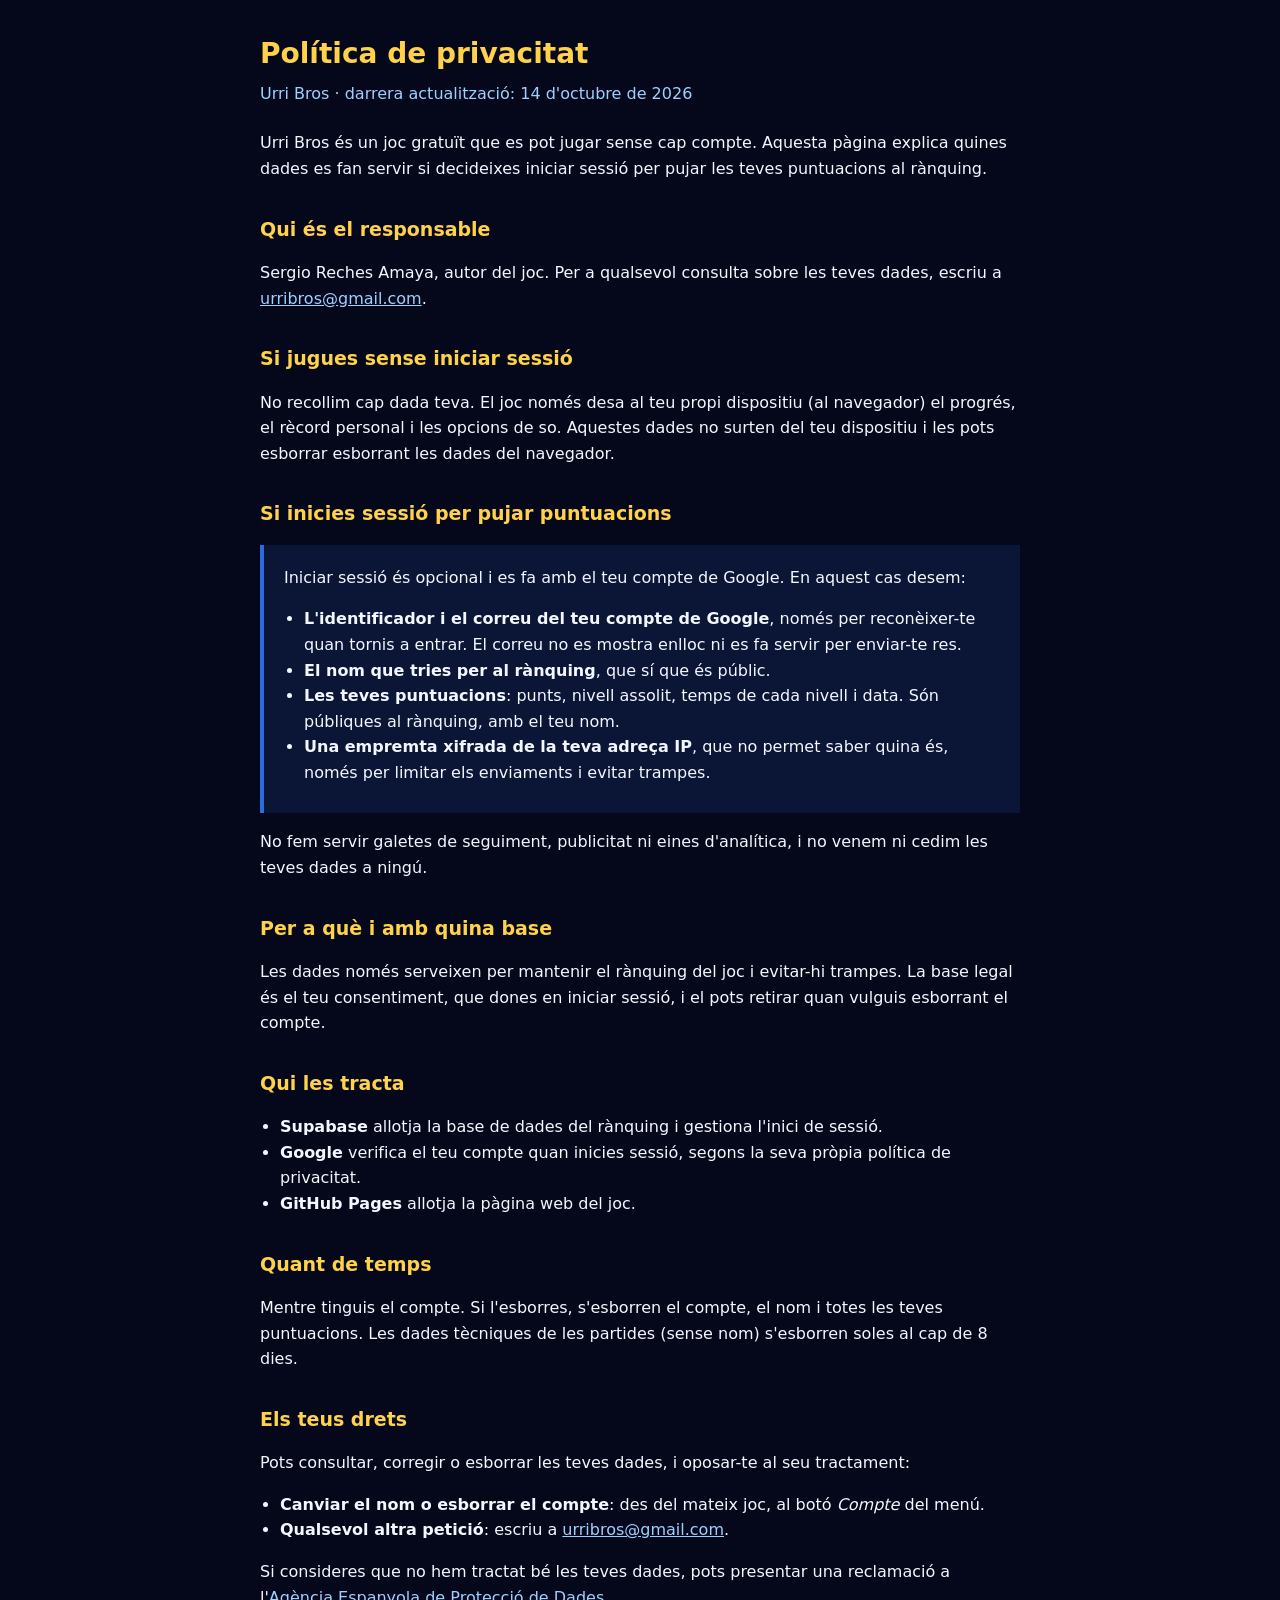
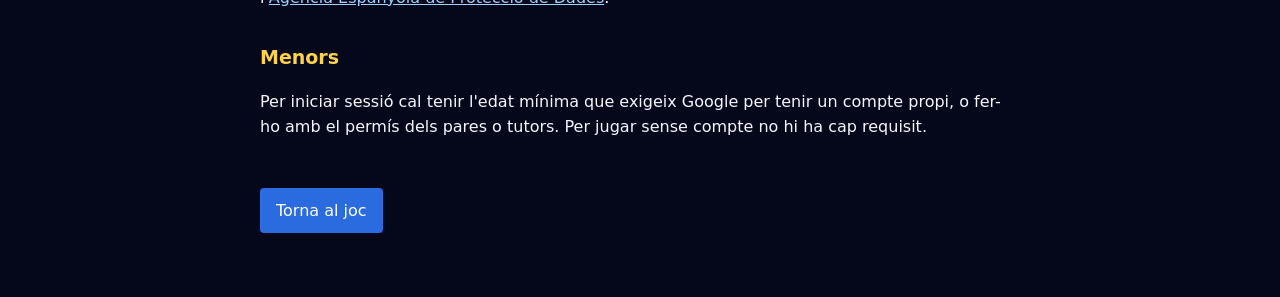
==== privacitat.html @ 0d938397 "Publicació 087aaf7" ====
<!doctype html>
<html lang="ca">
<head>
<meta charset="utf-8">
<meta name="viewport" content="width=device-width, initial-scale=1">
<title>Privacitat · Urri Bros</title>
<link rel="icon" href="assets/favicon.ico" sizes="any">
<style>
  :root { --fons: #05081a; --caixa: #0b1636; --text: #f4f7ff; --suau: #9fd0ff; --groc: #ffd24a; --blau: #2a6be0; }
  body { margin: 0; background: var(--fons); color: var(--text); font: 16px/1.6 system-ui, -apple-system, "Segoe UI", sans-serif; }
  main { max-width: 760px; margin: 0 auto; padding: 32px 16px 64px; }
  h1 { color: var(--groc); font-size: 28px; margin: 0 0 4px; }
  h2 { color: var(--groc); font-size: 19px; margin: 32px 0 8px; }
  p, li { color: var(--text); }
  .data { color: var(--suau); margin: 0 0 24px; }
  a { color: var(--suau); }
  section { background: var(--caixa); border-left: 4px solid var(--blau); padding: 4px 20px 12px; margin: 16px 0; }
  ul { padding-left: 20px; }
  .tornar { display: inline-block; margin-top: 32px; padding: 10px 16px; background: var(--blau); color: #fff; text-decoration: none; border-radius: 4px; }
</style>
</head>
<body>
<main>
  <h1>Política de privacitat</h1>
  <p class="data">Urri Bros · darrera actualització: 14 d'octubre de 2026</p>

  <p>Urri Bros és un joc gratuït que es pot jugar sense cap compte. Aquesta pàgina explica quines dades es fan servir si decideixes iniciar sessió per pujar les teves puntuacions al rànquing.</p>

  <h2>Qui és el responsable</h2>
  <p>Sergio Reches Amaya, autor del joc. Per a qualsevol consulta sobre les teves dades, escriu a <a href="mailto:urribros@gmail.com">urribros@gmail.com</a>.</p>

  <h2>Si jugues sense iniciar sessió</h2>
  <p>No recollim cap dada teva. El joc només desa al teu propi dispositiu (al navegador) el progrés, el rècord personal i les opcions de so. Aquestes dades no surten del teu dispositiu i les pots esborrar esborrant les dades del navegador.</p>

  <h2>Si inicies sessió per pujar puntuacions</h2>
  <section>
    <p>Iniciar sessió és opcional i es fa amb el teu compte de Google. En aquest cas desem:</p>
    <ul>
      <li><strong>L'identificador i el correu del teu compte de Google</strong>, només per reconèixer-te quan tornis a entrar. El correu no es mostra enlloc ni es fa servir per enviar-te res.</li>
      <li><strong>El nom que tries per al rànquing</strong>, que sí que és públic.</li>
      <li><strong>Les teves puntuacions</strong>: punts, nivell assolit, temps de cada nivell i data. Són públiques al rànquing, amb el teu nom.</li>
      <li><strong>Una empremta xifrada de la teva adreça IP</strong>, que no permet saber quina és, només per limitar els enviaments i evitar trampes.</li>
    </ul>
  </section>
  <p>No fem servir galetes de seguiment, publicitat ni eines d'analítica, i no venem ni cedim les teves dades a ningú.</p>

  <h2>Per a què i amb quina base</h2>
  <p>Les dades només serveixen per mantenir el rànquing del joc i evitar-hi trampes. La base legal és el teu consentiment, que dones en iniciar sessió, i el pots retirar quan vulguis esborrant el compte.</p>

  <h2>Qui les tracta</h2>
  <ul>
    <li><strong>Supabase</strong> allotja la base de dades del rànquing i gestiona l'inici de sessió.</li>
    <li><strong>Google</strong> verifica el teu compte quan inicies sessió, segons la seva pròpia política de privacitat.</li>
    <li><strong>GitHub Pages</strong> allotja la pàgina web del joc.</li>
  </ul>

  <h2>Quant de temps</h2>
  <p>Mentre tinguis el compte. Si l'esborres, s'esborren el compte, el nom i totes les teves puntuacions. Les dades tècniques de les partides (sense nom) s'esborren soles al cap de 8 dies.</p>

  <h2>Els teus drets</h2>
  <p>Pots consultar, corregir o esborrar les teves dades, i oposar-te al seu tractament:</p>
  <ul>
    <li><strong>Canviar el nom o esborrar el compte</strong>: des del mateix joc, al botó <em>Compte</em> del menú.</li>
    <li><strong>Qualsevol altra petició</strong>: escriu a <a href="mailto:urribros@gmail.com">urribros@gmail.com</a>.</li>
  </ul>
  <p>Si consideres que no hem tractat bé les teves dades, pots presentar una reclamació a l'<a href="https://www.aepd.es/" rel="noopener">Agència Espanyola de Protecció de Dades</a>.</p>

  <h2>Menors</h2>
  <p>Per iniciar sessió cal tenir l'edat mínima que exigeix Google per tenir un compte propi, o fer-ho amb el permís dels pares o tutors. Per jugar sense compte no hi ha cap requisit.</p>

  <a class="tornar" href="./">Torna al joc</a>
</main>
</body>
</html>
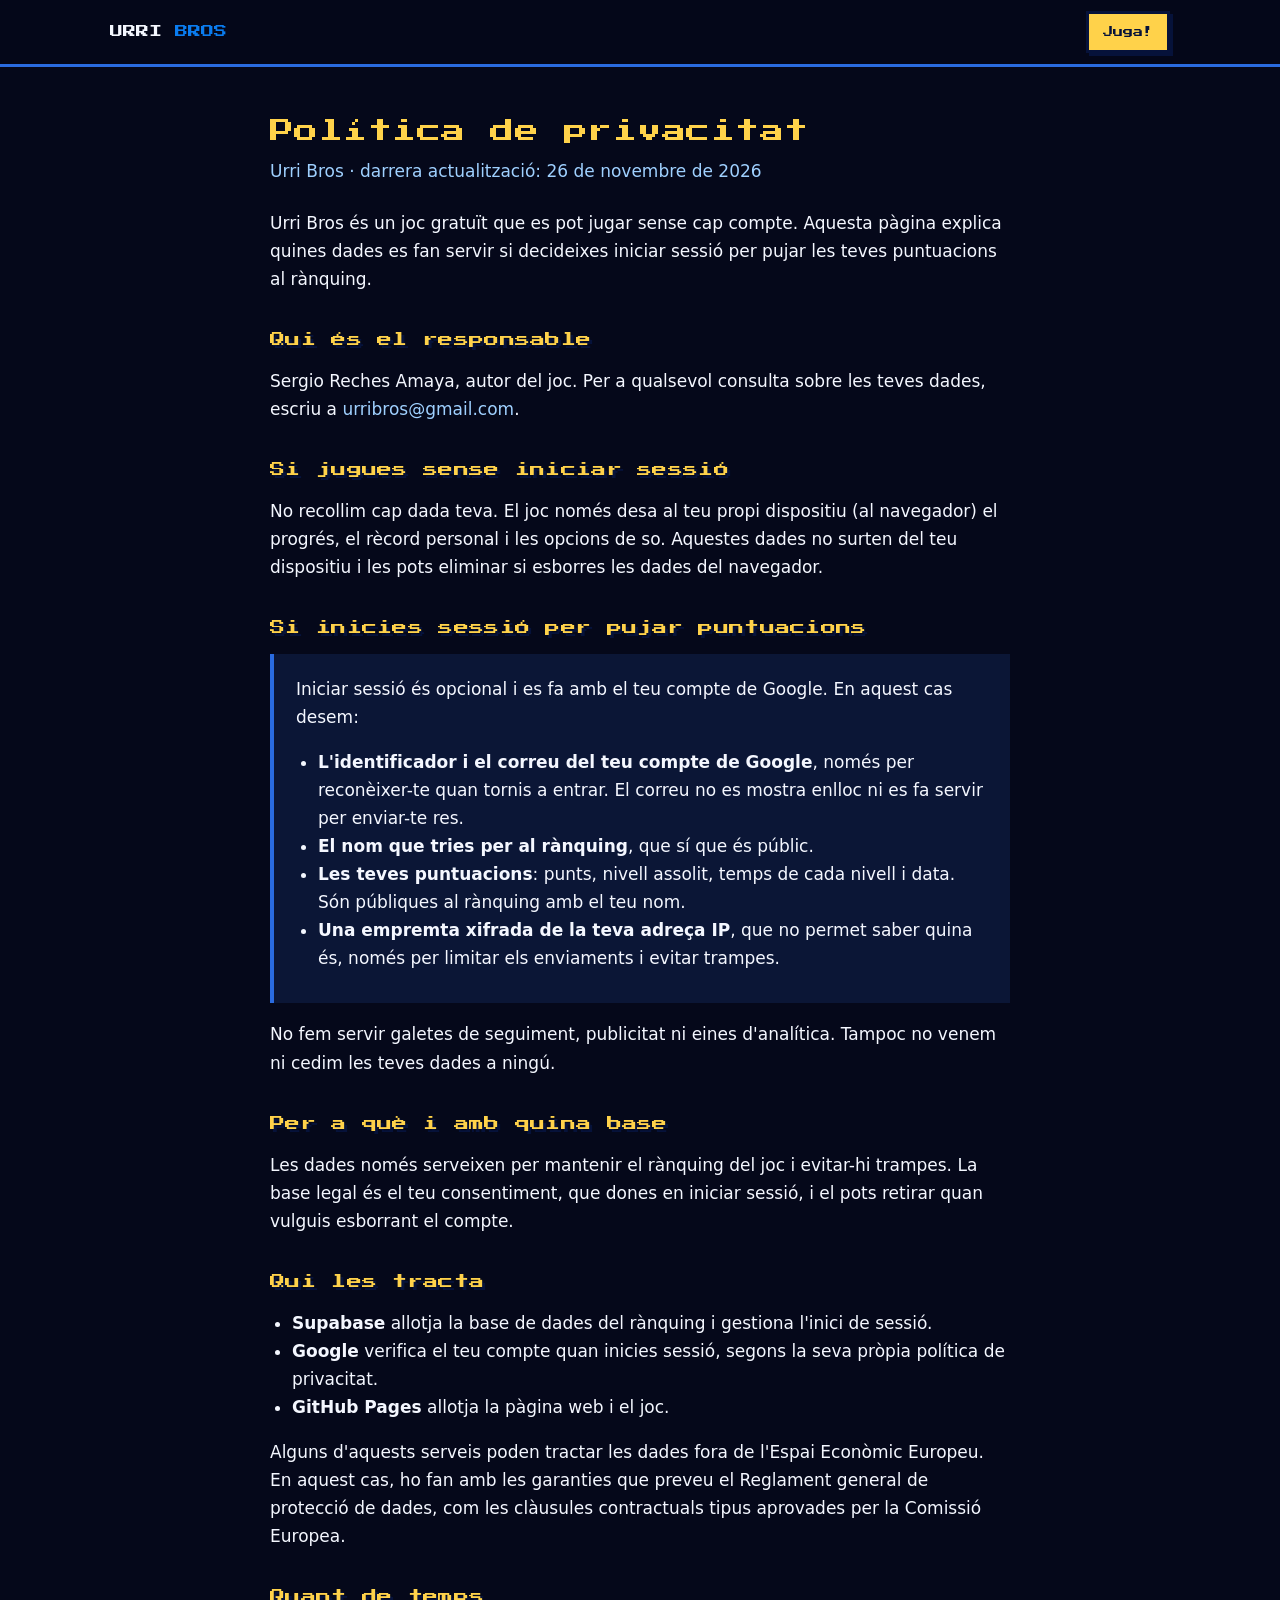
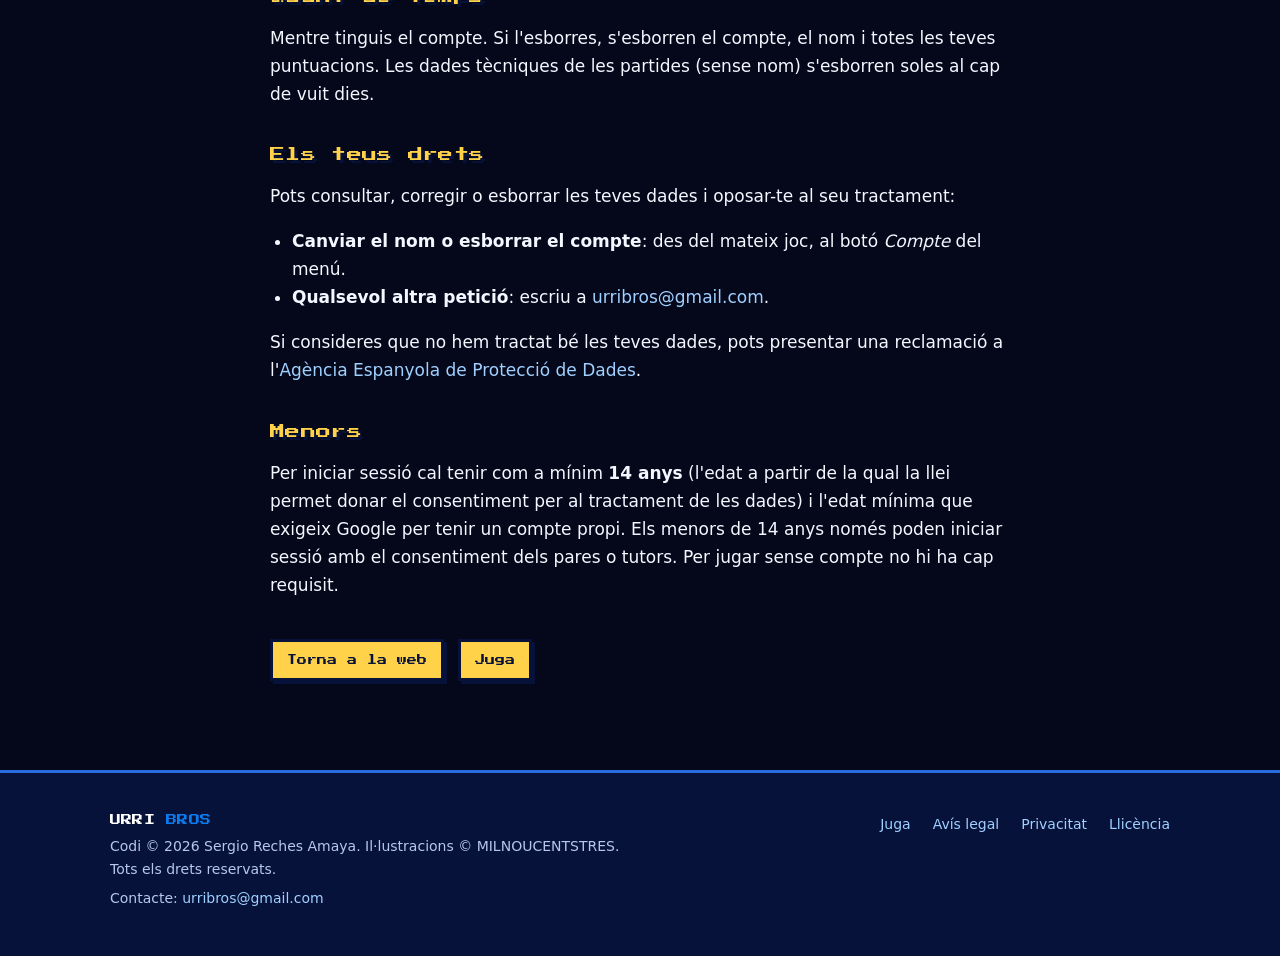
==== commit a0b40249: "Publicació 81b41ba" ====
--- a/privacitat.html
+++ b/privacitat.html
@@ -4,25 +4,21 @@
 <meta charset="utf-8">
 <meta name="viewport" content="width=device-width, initial-scale=1">
 <title>Privacitat · Urri Bros</title>
-<link rel="icon" href="assets/favicon.ico" sizes="any">
-<style>
-  :root { --fons: #05081a; --caixa: #0b1636; --text: #f4f7ff; --suau: #9fd0ff; --groc: #ffd24a; --blau: #2a6be0; }
-  body { margin: 0; background: var(--fons); color: var(--text); font: 16px/1.6 system-ui, -apple-system, "Segoe UI", sans-serif; }
-  main { max-width: 760px; margin: 0 auto; padding: 32px 16px 64px; }
-  h1 { color: var(--groc); font-size: 28px; margin: 0 0 4px; }
-  h2 { color: var(--groc); font-size: 19px; margin: 32px 0 8px; }
-  p, li { color: var(--text); }
-  .data { color: var(--suau); margin: 0 0 24px; }
-  a { color: var(--suau); }
-  section { background: var(--caixa); border-left: 4px solid var(--blau); padding: 4px 20px 12px; margin: 16px 0; }
-  ul { padding-left: 20px; }
-  .tornar { display: inline-block; margin-top: 32px; padding: 10px 16px; background: var(--blau); color: #fff; text-decoration: none; border-radius: 4px; }
-</style>
+<link rel="icon" href="joc/assets/favicon.ico" sizes="any">
+<link rel="stylesheet" href="estil.css">
 </head>
 <body>
-<main>
+
+<header class="barra">
+  <div class="contingut">
+    <a class="marca" href="./">URRI <span>BROS</span></a>
+    <a class="boto petit" href="joc/">Juga!</a>
+  </div>
+</header>
+
+<main class="document">
   <h1>Política de privacitat</h1>
-  <p class="data">Urri Bros · darrera actualització: 14 d'octubre de 2026</p>
+  <p class="data">Urri Bros · darrera actualització: 26 de novembre de 2026</p>
 
   <p>Urri Bros és un joc gratuït que es pot jugar sense cap compte. Aquesta pàgina explica quines dades es fan servir si decideixes iniciar sessió per pujar les teves puntuacions al rànquing.</p>
 
@@ -30,7 +26,7 @@
   <p>Sergio Reches Amaya, autor del joc. Per a qualsevol consulta sobre les teves dades, escriu a <a href="mailto:urribros@gmail.com">urribros@gmail.com</a>.</p>
 
   <h2>Si jugues sense iniciar sessió</h2>
-  <p>No recollim cap dada teva. El joc només desa al teu propi dispositiu (al navegador) el progrés, el rècord personal i les opcions de so. Aquestes dades no surten del teu dispositiu i les pots esborrar esborrant les dades del navegador.</p>
+  <p>No recollim cap dada teva. El joc només desa al teu propi dispositiu (al navegador) el progrés, el rècord personal i les opcions de so. Aquestes dades no surten del teu dispositiu i les pots eliminar si esborres les dades del navegador.</p>
 
   <h2>Si inicies sessió per pujar puntuacions</h2>
   <section>
@@ -38,11 +34,11 @@
     <ul>
       <li><strong>L'identificador i el correu del teu compte de Google</strong>, només per reconèixer-te quan tornis a entrar. El correu no es mostra enlloc ni es fa servir per enviar-te res.</li>
       <li><strong>El nom que tries per al rànquing</strong>, que sí que és públic.</li>
-      <li><strong>Les teves puntuacions</strong>: punts, nivell assolit, temps de cada nivell i data. Són públiques al rànquing, amb el teu nom.</li>
+      <li><strong>Les teves puntuacions</strong>: punts, nivell assolit, temps de cada nivell i data. Són públiques al rànquing amb el teu nom.</li>
       <li><strong>Una empremta xifrada de la teva adreça IP</strong>, que no permet saber quina és, només per limitar els enviaments i evitar trampes.</li>
     </ul>
   </section>
-  <p>No fem servir galetes de seguiment, publicitat ni eines d'analítica, i no venem ni cedim les teves dades a ningú.</p>
+  <p>No fem servir galetes de seguiment, publicitat ni eines d'analítica. Tampoc no venem ni cedim les teves dades a ningú.</p>
 
   <h2>Per a què i amb quina base</h2>
   <p>Les dades només serveixen per mantenir el rànquing del joc i evitar-hi trampes. La base legal és el teu consentiment, que dones en iniciar sessió, i el pots retirar quan vulguis esborrant el compte.</p>
@@ -51,14 +47,15 @@
   <ul>
     <li><strong>Supabase</strong> allotja la base de dades del rànquing i gestiona l'inici de sessió.</li>
     <li><strong>Google</strong> verifica el teu compte quan inicies sessió, segons la seva pròpia política de privacitat.</li>
-    <li><strong>GitHub Pages</strong> allotja la pàgina web del joc.</li>
+    <li><strong>GitHub Pages</strong> allotja la pàgina web i el joc.</li>
   </ul>
+  <p>Alguns d'aquests serveis poden tractar les dades fora de l'Espai Econòmic Europeu. En aquest cas, ho fan amb les garanties que preveu el Reglament general de protecció de dades, com les clàusules contractuals tipus aprovades per la Comissió Europea.</p>
 
   <h2>Quant de temps</h2>
-  <p>Mentre tinguis el compte. Si l'esborres, s'esborren el compte, el nom i totes les teves puntuacions. Les dades tècniques de les partides (sense nom) s'esborren soles al cap de 8 dies.</p>
+  <p>Mentre tinguis el compte. Si l'esborres, s'esborren el compte, el nom i totes les teves puntuacions. Les dades tècniques de les partides (sense nom) s'esborren soles al cap de vuit dies.</p>
 
   <h2>Els teus drets</h2>
-  <p>Pots consultar, corregir o esborrar les teves dades, i oposar-te al seu tractament:</p>
+  <p>Pots consultar, corregir o esborrar les teves dades i oposar-te al seu tractament:</p>
   <ul>
     <li><strong>Canviar el nom o esborrar el compte</strong>: des del mateix joc, al botó <em>Compte</em> del menú.</li>
     <li><strong>Qualsevol altra petició</strong>: escriu a <a href="mailto:urribros@gmail.com">urribros@gmail.com</a>.</li>
@@ -66,9 +63,25 @@
   <p>Si consideres que no hem tractat bé les teves dades, pots presentar una reclamació a l'<a href="https://www.aepd.es/" rel="noopener">Agència Espanyola de Protecció de Dades</a>.</p>
 
   <h2>Menors</h2>
-  <p>Per iniciar sessió cal tenir l'edat mínima que exigeix Google per tenir un compte propi, o fer-ho amb el permís dels pares o tutors. Per jugar sense compte no hi ha cap requisit.</p>
+  <p>Per iniciar sessió cal tenir com a mínim <strong>14 anys</strong> (l'edat a partir de la qual la llei permet donar el consentiment per al tractament de les dades) i l'edat mínima que exigeix Google per tenir un compte propi. Els menors de 14 anys només poden iniciar sessió amb el consentiment dels pares o tutors. Per jugar sense compte no hi ha cap requisit.</p>
 
-  <a class="tornar" href="./">Torna al joc</a>
+  <p class="tornar"><a class="boto petit" href="./">Torna a la web</a> <a class="boto petit" href="joc/">Juga</a></p>
 </main>
+
+<footer>
+  <div class="contingut columnes">
+    <div>
+      <p class="pixel marca-peu" style="font-size:11px;color:#fff">URRI <span>BROS</span></p>
+      <p>Codi © 2026 Sergio Reches Amaya. Il·lustracions © MILNOUCENTSTRES.<br>Tots els drets reservats.</p>
+      <p>Contacte: <a href="mailto:urribros@gmail.com">urribros@gmail.com</a></p>
+    </div>
+    <nav aria-label="Informació legal">
+      <a href="joc/">Juga</a>
+      <a href="avis-legal.html">Avís legal</a>
+      <a href="privacitat.html">Privacitat</a>
+      <a href="llicencia.html">Llicència</a>
+    </nav>
+  </div>
+</footer>
 </body>
 </html>
--- a/estil.css
+++ b/estil.css
@@ -0,0 +1,162 @@
+/* Web de presentació d'Urri Bros: el mateix aire que el joc (blau marí, arlequinat blanc-i-blau, groc, lletra de píxels) */
+@font-face { font-family: 'Press Start 2P'; src: url('assets/PressStart2P.ttf') format('truetype'); font-display: swap; }
+:root {
+  --mari: #06123a; --fons: #05081a; --caixa: #0b1636; --blau: #2a6be0; --blau-clar: #9fd0ff;
+  --groc: #ffd24a; --blanc: #f4f7ff; --vermell: #e8344a; --blau-logo: #0a7cf0;   /* el blau de «BROS» al logotip */
+  --pixel: 'Press Start 2P', monospace;
+  --text: system-ui, -apple-system, 'Segoe UI', Roboto, sans-serif;
+}
+* { box-sizing: border-box; }
+html { scroll-behavior: smooth; }
+body { margin: 0; background: var(--fons); color: var(--blanc); font: 17px/1.65 var(--text); }
+img, video { max-width: 100%; height: auto; display: block; }
+a { color: var(--blau-clar); text-decoration: none; }   /* els enllaços, del blau del menú i sense subratllar */
+a:hover { color: var(--groc); }
+a:focus-visible, button:focus-visible { outline: 3px solid var(--groc); outline-offset: 3px; }
+h1, h2, h3, .pixel { font-family: var(--pixel); font-weight: normal; line-height: 1.4; letter-spacing: 0.02em; }
+h2 { color: var(--groc); font-size: clamp(18px, 3.2vw, 26px); margin: 0 0 24px; text-shadow: 3px 3px 0 var(--mari); }
+h3 { font-size: 13px; color: var(--blanc); margin: 0 0 10px; }
+.contingut { max-width: 1100px; margin: 0 auto; padding: 0 20px; }
+section { padding: 72px 0; }
+section:nth-of-type(even) { background: var(--caixa); }
+.intro-seccio { max-width: 760px; margin: -8px 0 32px; color: #d8e2ff; }
+
+/* --- capçalera --- */
+.barra { position: sticky; top: 0; z-index: 10; background: rgba(5, 8, 26, 0.92); backdrop-filter: blur(6px); border-bottom: 3px solid var(--blau); }
+.barra .contingut { display: flex; align-items: center; gap: 20px; height: 64px; }
+.barra .marca { font-family: var(--pixel); font-size: 13px; color: var(--blanc); text-decoration: none; white-space: nowrap; }
+.barra .marca span, .marca-peu span { color: var(--blau-logo); }
+.barra .marca:hover { color: var(--blanc); }   /* el nom de la capçalera no canvia de color */
+.barra nav { display: flex; gap: 18px; margin-left: auto; }
+.barra nav a { font-family: var(--pixel); font-size: 10px; color: var(--blau-clar); text-decoration: none; }
+.barra nav a:hover { color: var(--groc); }
+.barra .marca + .boto { margin-left: auto; }   /* a les pàgines sense menú, el botó també va a la dreta */
+@media (max-width: 860px) { .barra nav { display: none; } .barra .boto { margin-left: auto; } }
+
+/* --- botons --- */
+.boto { display: inline-block; font-family: var(--pixel); font-size: 14px; text-decoration: none; color: var(--mari); background: var(--groc);
+  padding: 16px 22px; border: 3px solid var(--mari); box-shadow: 5px 5px 0 var(--mari); transition: transform .08s, box-shadow .08s; }
+.boto:hover { transform: translate(-2px, -2px); box-shadow: 7px 7px 0 var(--mari); color: var(--mari); }
+.boto:active { transform: translate(3px, 3px); box-shadow: 2px 2px 0 var(--mari); }
+.boto.petit { font-size: 10px; padding: 10px 14px; box-shadow: 3px 3px 0 var(--mari); }
+.boto.secundari { background: var(--blanc); }
+.boto.gran { font-size: clamp(16px, 2.6vw, 22px); padding: 20px 30px; }
+
+/* --- portada --- */
+.portada { position: relative; overflow: hidden; padding: 40px 0; text-align: center; background: var(--fons);
+  /* tota l'alçada de la pantalla, menys la capçalera (67 px): «El joc» comença just a sota */
+  min-height: calc(100vh - 67px); min-height: calc(100svh - 67px); display: flex; flex-direction: column; justify-content: center; }
+.portada-fons, .intro-fons { position: absolute; inset: 0; background: url('joc/assets/promo.jpg') center 30% / cover; }
+.portada-fons { inset: -10% 0 0; will-change: transform; }   /* (més alt: el parallax el mou cap avall) */
+.portada-vel { position: absolute; inset: 0; background: linear-gradient(180deg, rgba(5, 8, 26, .7), rgba(5, 8, 26, .94)); }
+.portada .contingut { position: relative; }
+.portada .logo { width: clamp(220px, calc((100svh - 400px) * 1.78), min(620px, 92%));   /* el logotip s'encongeix si la pantalla és baixa */ margin: 0 auto 8px; filter: drop-shadow(0 10px 24px rgba(0, 0, 0, .55)); animation: flota 3.2s ease-in-out infinite; }
+@keyframes flota { 50% { transform: translateY(-8px); } }
+@media (prefers-reduced-motion: reduce) { .portada .logo { animation: none; } html { scroll-behavior: auto; } }
+.portada .lema { font-family: var(--pixel); font-size: clamp(13px, 2.2vw, 18px); color: var(--groc); text-shadow: 3px 3px 0 var(--mari); margin: 0 0 14px; }
+.portada .sublema { max-width: 640px; margin: 0 auto 30px; font-size: 18px; color: #e8eeff; text-shadow: 0 2px 6px rgba(0, 0, 0, .8); }
+.portada .botons { display: flex; gap: 18px; justify-content: center; align-items: center; flex-wrap: wrap; }
+
+/* --- xifres --- */
+.xifres { display: grid; grid-template-columns: repeat(auto-fit, minmax(180px, 1fr)); gap: 16px; margin-top: 36px; }
+.xifra { background: var(--mari); border: 3px solid var(--blau); padding: 26px 20px 22px; text-align: center; }
+.xifra b { display: block; font-family: var(--pixel); font-size: clamp(40px, 5vw, 56px); line-height: 1.2; color: var(--groc); margin-bottom: 14px; text-shadow: 4px 4px 0 var(--mari); }
+.xifra span { font-size: 15px; color: #cfdcff; }
+
+/* --- tràiler --- */
+.trailer { border: 4px solid var(--groc); box-shadow: 8px 8px 0 var(--mari); background: #000; aspect-ratio: 2 / 1; width: 100%; }
+
+/* --- galeria i nivells --- */
+.galeria { display: grid; grid-template-columns: repeat(auto-fit, minmax(300px, 1fr)); gap: 14px; margin-bottom: 40px; }   /* nou captures: tres per fila a l'ordinador */
+.galeria figure { margin: 0; background: var(--mari); border: 3px solid var(--blau); }
+.galeria img { aspect-ratio: 16 / 9; object-fit: cover; width: 100%; image-rendering: pixelated; }
+.galeria figcaption { font-family: var(--pixel); font-size: 9px; padding: 10px; color: var(--blau-clar); }
+.mapa-nivells { display: grid; grid-template-columns: 1fr; gap: 28px; }
+.mapa-nivells img { border: 4px solid var(--blau); width: 100%; max-width: 900px; margin: 0 auto; }
+.llista-nivells { list-style: none; margin: 0; padding: 0; counter-reset: n; columns: 1; column-gap: 48px; }
+@media (min-width: 861px) { .llista-nivells { columns: 2; } }   /* a l'ordinador, en dues columnes */
+.llista-nivells li { break-inside: avoid; }
+.llista-nivells li { counter-increment: n; padding: 7px 0 7px 46px; position: relative; border-bottom: 1px dashed #26366e; font-size: 16px; }
+.llista-nivells li::before { content: counter(n); position: absolute; left: 0; top: 6px; width: 32px; text-align: center; font-family: var(--pixel); font-size: 11px;
+  background: var(--groc); color: var(--mari); padding: 5px 0; }
+
+/* --- minijocs --- */
+.targetes { display: grid; grid-template-columns: repeat(auto-fit, minmax(200px, 1fr)); gap: 12px; }
+@media (min-width: 1040px) { .targetes { grid-template-columns: repeat(5, 1fr); } }   /* a l'ordinador, els cinc minijocs en una fila */
+.targeta { background: var(--mari); border: 3px solid var(--blau); padding: 20px 14px; }
+.targeta h3 { font-size: 17px; margin-bottom: 12px; line-height: 1.35; }
+.targeta .on { font-family: var(--pixel); font-size: 11px; line-height: 1.5; color: var(--groc); margin: 0 0 14px; white-space: nowrap; }   /* la ubicació, sempre en una línia */
+.targeta p { margin: 0; font-size: 15px; color: #d8e2ff; }
+
+/* --- controls --- */
+.controls { display: grid; grid-template-columns: repeat(auto-fit, minmax(280px, 1fr)); gap: 18px; }
+table { width: 100%; border-collapse: collapse; font-size: 15px; }
+th, td { text-align: left; padding: 7px 8px; border-bottom: 1px solid #26366e; vertical-align: top; }
+th { color: var(--groc); font-family: var(--pixel); font-size: 9px; font-weight: normal; }
+th { white-space: nowrap; }
+.controls td:first-child { width: 1%; white-space: nowrap; padding-right: 16px; }   /* l'acció, tan estreta com calgui: la descripció queda més a l'esquerra */
+kbd { font-family: var(--pixel); font-size: 9px; background: var(--blanc); color: var(--mari); padding: 3px 6px; border-bottom: 3px solid #9aa3ad; white-space: nowrap; }
+
+/* --- crèdits --- */
+.credits { display: grid; grid-template-columns: repeat(auto-fit, minmax(260px, 1fr)); gap: 18px; }
+.credit { background: var(--mari); border-left: 5px solid var(--groc); padding: 20px 22px; }
+.credit .rol { font-family: var(--pixel); font-size: 9px; color: var(--blau-clar); margin-bottom: 10px; }
+.credit .nom { font-family: var(--pixel); font-size: 14px; color: var(--blanc); margin-bottom: 8px; }
+.credit p { margin: 0; font-size: 15px; color: #cfdcff; }
+
+/* --- peu --- */
+footer { background: var(--mari); padding: 40px 0; border-top: 3px solid var(--blau); font-size: 14px; color: #b8c6ee; }
+footer .columnes { display: flex; flex-wrap: wrap; gap: 24px 48px; justify-content: space-between; }
+footer nav { display: flex; flex-wrap: wrap; gap: 10px 22px; }
+footer p { margin: 0 0 6px; }
+
+/* --- pàgines de text (avís legal, privacitat) --- */
+.document { max-width: 780px; margin: 0 auto; padding: 48px 20px 72px; }
+.document h1 { color: var(--groc); font-size: clamp(18px, 3vw, 24px); margin: 0 0 8px; }
+.document h2 { font-size: 15px; margin: 36px 0 10px; }
+.document .data { color: var(--blau-clar); margin: 0 0 24px; }
+.document section { padding: 4px 22px 14px; margin: 16px 0; background: var(--caixa); border-left: 4px solid var(--blau); }
+.document ul { padding-left: 22px; }
+.document .tornar { margin-top: 40px; display: flex; gap: 14px; flex-wrap: wrap; }
+
+/* --- el visor de les captures --- */
+.galeria a.amplia { display: block; cursor: zoom-in; }
+.galeria a.amplia:hover img { filter: brightness(1.12); }
+.visor { position: fixed; inset: 0; z-index: 50; background: rgba(2, 4, 14, .94); display: flex; align-items: center; justify-content: center; padding: 56px 72px; }
+.visor[hidden] { display: none; }
+.visor figure { margin: 0; max-width: min(1200px, 100%); }
+.visor img { width: 100%; max-height: calc(100vh - 150px); object-fit: contain; border: 4px solid var(--groc); image-rendering: pixelated; background: #000; }
+.visor figcaption { font-family: var(--pixel); font-size: 11px; color: var(--blau-clar); text-align: center; margin-top: 14px; }
+.visor button { font-family: var(--pixel); background: var(--groc); color: var(--mari); border: 3px solid var(--mari); box-shadow: 4px 4px 0 #000; cursor: pointer; }
+.visor-fletxa { position: absolute; top: 50%; transform: translateY(-50%); width: 52px; height: 64px; font-size: 30px; line-height: 1; }
+.visor-fletxa.ant { left: 12px; } .visor-fletxa.seg { right: 12px; }
+.visor-tanca { position: absolute; top: 12px; right: 12px; width: 44px; height: 44px; font-size: 16px; }
+@media (max-width: 600px) { .visor { padding: 60px 8px; } .visor-fletxa { top: auto; bottom: 14px; transform: none; } }
+
+/* --- la intro: l'Urri, la pilota i la portada arrossegada (només amb la classe amb-intro, que posa el JavaScript) --- */
+#intro { display: none; }
+.amb-intro #intro { display: block; position: fixed; inset: 0; z-index: 100; background: var(--fons); overflow: hidden; cursor: pointer; }
+#intro img { position: absolute; left: 0; top: 0; image-rendering: pixelated; will-change: transform; }
+.intro-urri { width: auto; max-width: none; }
+.intro-fons { position: fixed; inset: 0; transform: translateX(-100%); will-change: transform; }
+.intro-pilota { z-index: 2; }
+.amb-intro body { overflow: hidden; }
+.amb-intro .barra { transform: translateY(-110%); }
+.barra { transition: transform .38s cubic-bezier(.2, .9, .3, 1.2); }
+.amb-intro .portada-vel { opacity: 0; }
+.portada-vel { transition: opacity .45s ease-out; }
+.amb-intro .portada .logo, .amb-intro .portada .lema, .amb-intro .portada .sublema, .amb-intro .portada .botons { opacity: 0; transform: translateY(24px); }
+.amb-intro .portada .logo { transform: scale(.6); }
+.portada .lema, .portada .sublema, .portada .botons { transition: opacity .4s ease-out, transform .4s ease-out; }
+.portada .logo { transition: opacity .35s ease-out, transform .45s cubic-bezier(.2, 1.4, .4, 1); }
+.amb-intro.vel .portada-vel { opacity: 1; }
+.amb-intro.logo .portada .logo { opacity: 1; transform: none; }
+.amb-intro.text .portada .lema, .amb-intro.text .portada .sublema { opacity: 1; transform: none; }
+.amb-intro.botons .portada .botons { opacity: 1; transform: none; }
+.amb-intro.menu .barra { transform: none; }
+.amb-intro.logo .portada .logo { animation: none; }
+.amb-intro .portada .logo { animation: none; }
+
+/* --- el que va apareixent amb l'scroll --- */
+.revela { opacity: 0; transform: translateY(36px); transition: opacity .6s ease-out, transform .6s cubic-bezier(.2, .8, .3, 1); }
+.revela.vist { opacity: 1; transform: none; }
